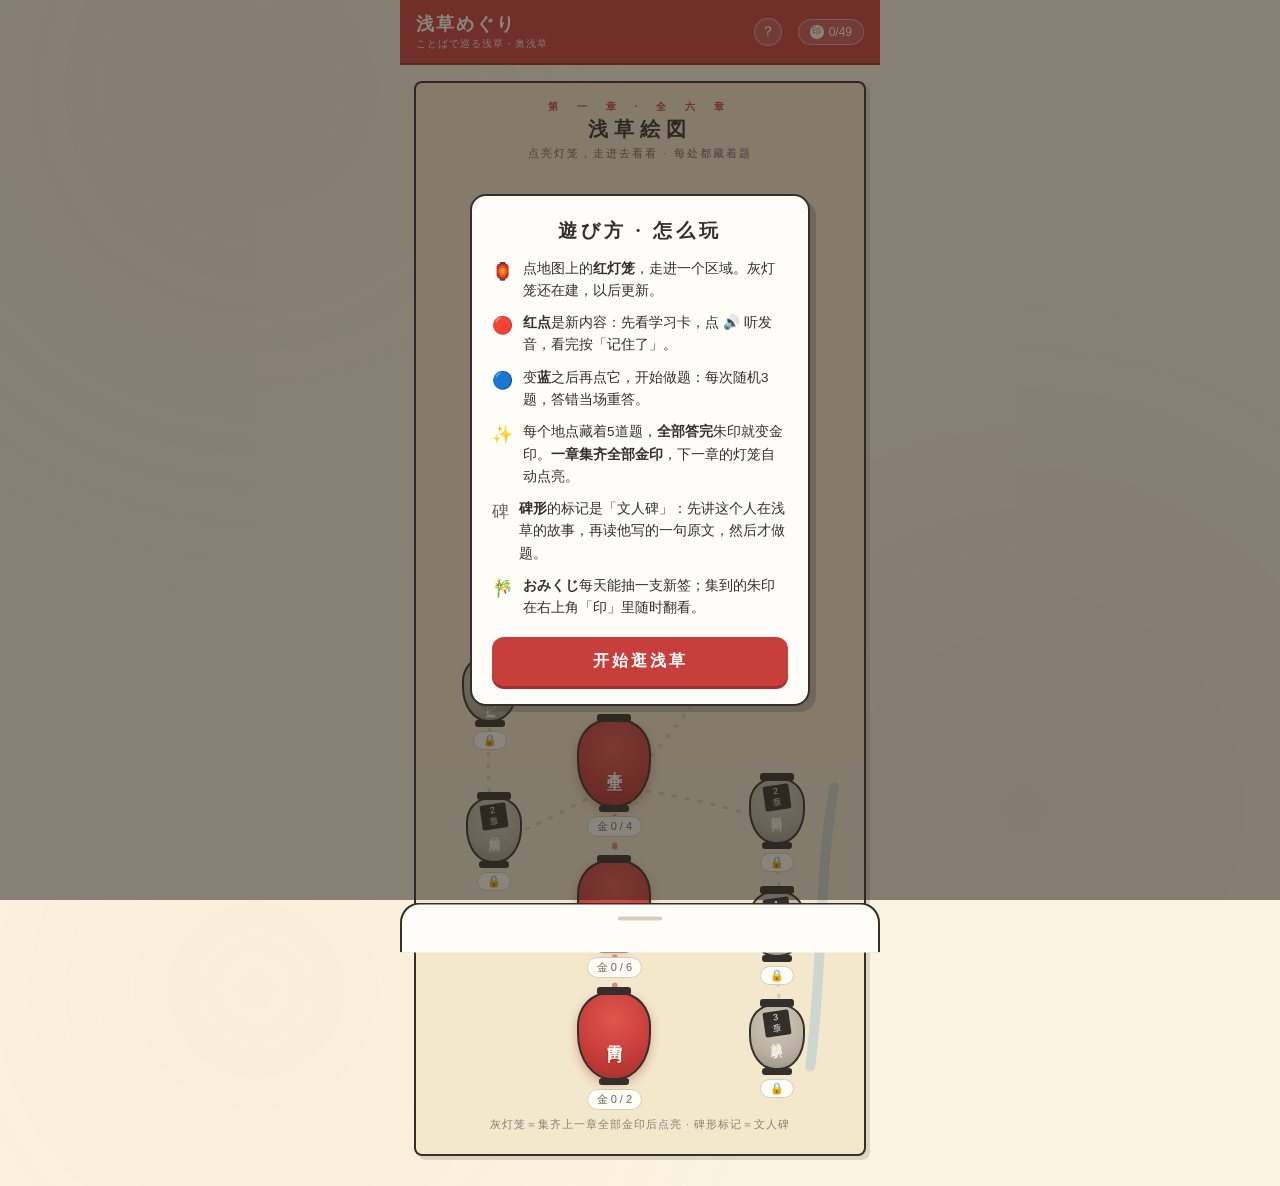
==== index.html @ dd47f228 "ルートに index.html を追加：chapter1-asakusa.html へ転送 GitHub Pages は有効だがリポジトリ直下に index.html がなく、 ルート URL が 4" ====
<!DOCTYPE html>
<html lang="ja">
<head>
<meta charset="utf-8">
<meta name="viewport" content="width=device-width, initial-scale=1">
<title>浅草めぐり</title>
<link rel="canonical" href="./chapter1-asakusa.html">
<meta http-equiv="refresh" content="0; url=./chapter1-asakusa.html">
<style>
  html { color-scheme: light dark; }
  body {
    margin: 0; min-height: 100vh;
    display: flex; flex-direction: column;
    align-items: center; justify-content: center; gap: 1.25rem;
    font-family: "Hiragino Sans", "Hiragino Kaku Gothic ProN", "Yu Gothic",
                 "Noto Sans JP", "Microsoft YaHei", system-ui, sans-serif;
    text-align: center; padding: 2rem 1.5rem;
  }
  p { margin: 0; opacity: .7; font-size: .95rem; }
  a {
    display: inline-block; padding: .85rem 1.75rem;
    border: 1px solid currentColor; border-radius: 999px;
    text-decoration: none; color: inherit; font-size: 1.05rem;
  }
</style>
</head>
<body>
  <p>浅草めぐりを開いています…</p>
  <a href="./chapter1-asakusa.html">開かない場合はこちら</a>
  <script>location.replace("./chapter1-asakusa.html");</script>
</body>
</html>
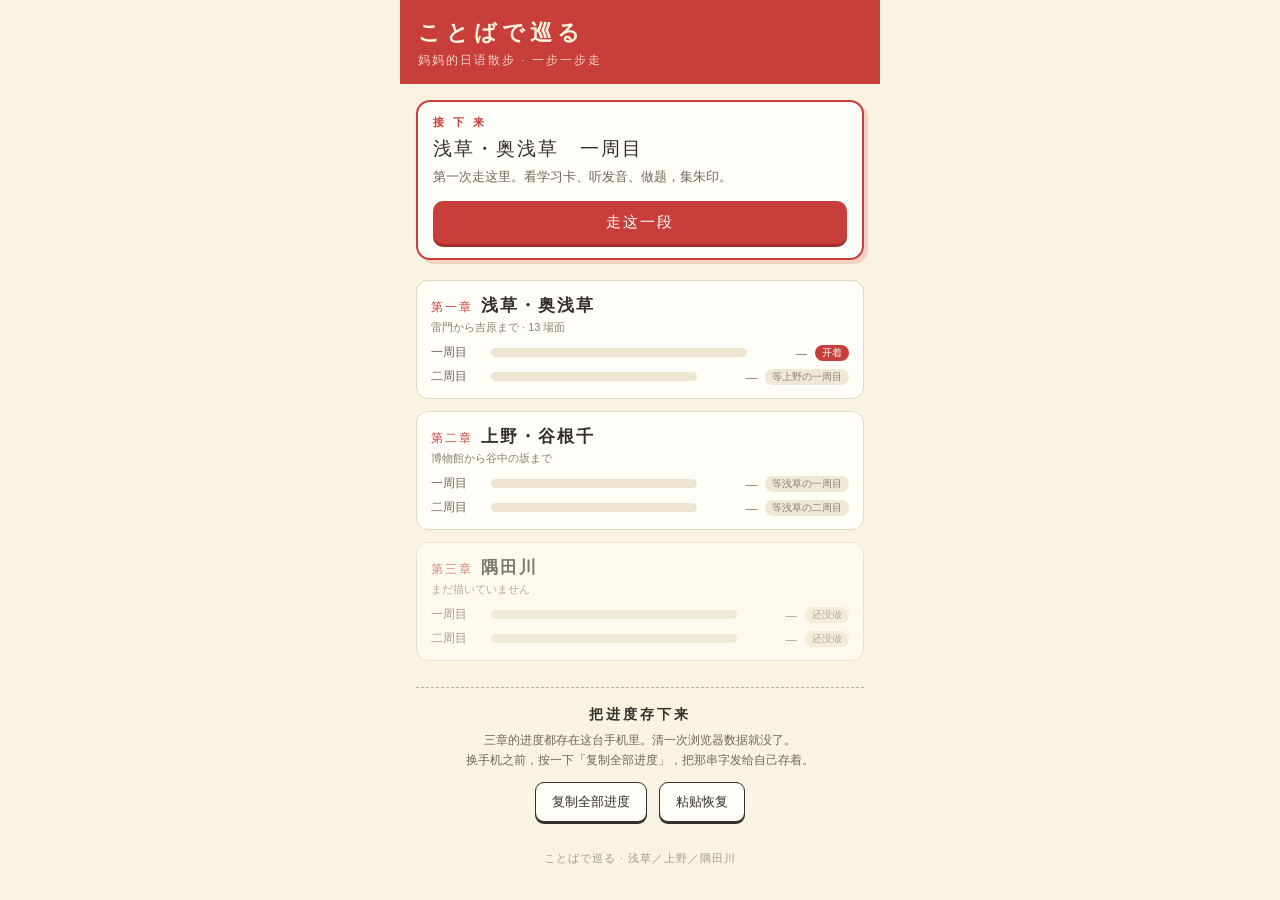
==== commit 0fa1250d: "浅草の二周目245問、上野の見本、入口ページ ■ 浅草 二周目（245問） 49か所すべてに産出型を5問。内訳は 読みを仮名で打つ98、 札を並べて文を作る98、声に出して読む49。識別型は一問も混ぜ" ====
--- a/index.html
+++ b/index.html
@@ -1,32 +1,223 @@
 <!DOCTYPE html>
-<html lang="ja">
+<html lang="zh">
 <head>
 <meta charset="utf-8">
-<meta name="viewport" content="width=device-width, initial-scale=1">
-<title>浅草めぐり</title>
-<link rel="canonical" href="./chapter1-asakusa.html">
-<meta http-equiv="refresh" content="0; url=./chapter1-asakusa.html">
+<meta name="viewport" content="width=device-width, initial-scale=1, viewport-fit=cover">
+<title>ことばで巡る · 妈妈的日语散步</title>
+<link rel="stylesheet" href="jm.css">
 <style>
-  html { color-scheme: light dark; }
-  body {
-    margin: 0; min-height: 100vh;
-    display: flex; flex-direction: column;
-    align-items: center; justify-content: center; gap: 1.25rem;
-    font-family: "Hiragino Sans", "Hiragino Kaku Gothic ProN", "Yu Gothic",
-                 "Noto Sans JP", "Microsoft YaHei", system-ui, sans-serif;
-    text-align: center; padding: 2rem 1.5rem;
-  }
-  p { margin: 0; opacity: .7; font-size: .95rem; }
-  a {
-    display: inline-block; padding: .85rem 1.75rem;
-    border: 1px solid currentColor; border-radius: 999px;
-    text-decoration: none; color: inherit; font-size: 1.05rem;
-  }
+  body{background:var(--paper);color:var(--ink);font-family:var(--sans);
+    margin:0 auto;max-width:480px;padding:0 0 40px;-webkit-text-size-adjust:100%}
+  header{background:var(--shu);color:var(--paper);padding:18px 18px 16px}
+  header h1{font-family:var(--serif);font-size:22px;letter-spacing:5px;margin:0}
+  header p{font-size:11.5px;letter-spacing:2px;margin:5px 0 0;opacity:.85}
+  main{padding:16px 16px 0}
+
+  .next{background:var(--white);border:2px solid var(--shu);border-radius:14px;
+    padding:14px 15px;margin-bottom:20px;box-shadow:4px 4px 0 rgba(199,62,58,.18)}
+  .next .lab{font-size:10.5px;letter-spacing:3px;color:var(--shu);font-weight:700;margin-bottom:6px}
+  .next .ttl{font-family:var(--serif);font-size:19px;letter-spacing:2px;margin-bottom:5px}
+  .next .why{font-size:12.5px;line-height:1.75;color:#6d675c;margin-bottom:12px}
+  .next a{display:block;text-align:center;text-decoration:none;background:var(--shu);
+    color:#fff;border-radius:10px;padding:12px;font-size:15px;letter-spacing:2px;
+    box-shadow:0 3px 0 var(--shu-deep)}
+  .next a:active{transform:translateY(2px);box-shadow:0 1px 0 var(--shu-deep)}
+
+  .card{background:var(--white);border:1.5px solid #E2D9C4;border-radius:12px;
+    padding:13px 14px;margin-bottom:12px}
+  .card.locked{opacity:.62}
+  .card .hd{display:flex;align-items:baseline;gap:8px;margin-bottom:3px}
+  .card .no{font-family:var(--serif);font-size:12px;color:var(--shu);letter-spacing:2px;flex:none}
+  .card h2{font-family:var(--serif);font-size:17px;letter-spacing:2px;margin:0;flex:1}
+  .card .sub{font-size:11px;color:#8a8272;margin-bottom:10px}
+  .tier{display:flex;align-items:center;gap:8px;margin-top:8px;font-size:11.5px}
+  .tier .nm{flex:none;width:52px;color:#6d675c}
+  .bar{flex:1;height:9px;border-radius:5px;background:#EDE5D2;overflow:hidden}
+  .bar i{display:block;height:100%;border-radius:5px;background:var(--gold)}
+  .tier.adv .bar i{background:var(--murasaki)}
+  .tier .num{flex:none;width:52px;text-align:right;color:#6d675c;font-variant-numeric:tabular-nums}
+  .tier .st{flex:none;font-size:10px;padding:1px 7px;border-radius:9px;white-space:nowrap}
+  .st.done{background:#EAF1E5;color:var(--ok)}
+  .st.wait{background:#EFE8D6;color:#8a8272}
+  .st.now{background:var(--shu);color:#fff}
+
+  .tools{margin-top:26px;padding-top:18px;border-top:1px dashed var(--grey);text-align:center}
+  .tools h3{font-family:var(--serif);font-size:14px;letter-spacing:3px;margin:0 0 6px}
+  .tools p{font-size:11.5px;line-height:1.75;color:#6d675c;margin:0 0 12px}
+  .tools button{background:var(--white);border:1.5px solid var(--ink);border-radius:9px;
+    padding:10px 16px;font-size:13px;color:var(--ink);margin:0 4px 8px;
+    box-shadow:0 2px 0 var(--ink)}
+  .tools button:active{transform:translateY(2px);box-shadow:0 0 0 var(--ink)}
+  #bk{width:100%;box-sizing:border-box;font-family:ui-monospace,Menlo,Consolas,monospace;
+    font-size:11px;line-height:1.6;word-break:break-all;border:1px solid var(--grey);
+    border-radius:8px;padding:9px;background:var(--paper);color:var(--ink);
+    margin-top:10px;display:none;height:110px;resize:none}
+  footer{text-align:center;font-size:10.5px;color:#a49b8a;margin-top:22px;letter-spacing:1px}
 </style>
 </head>
 <body>
-  <p>浅草めぐりを開いています…</p>
-  <a href="./chapter1-asakusa.html">開かない場合はこちら</a>
-  <script>location.replace("./chapter1-asakusa.html");</script>
+
+<header>
+  <h1>ことばで巡る</h1>
+  <p>妈妈的日语散步 · 一步一步走</p>
+</header>
+
+<main>
+  <div id="next"></div>
+  <div id="cards"></div>
+
+  <div class="tools">
+    <h3>把进度存下来</h3>
+    <p>三章的进度都存在这台手机里。清一次浏览器数据就没了。<br>
+       换手机之前，按一下「复制全部进度」，把那串字发给自己存着。</p>
+    <button id="b-out">复制全部进度</button>
+    <button id="b-in">粘贴恢复</button>
+    <textarea id="bk" spellcheck="false"></textarea>
+  </div>
+
+  <footer>ことばで巡る · 浅草／上野／隅田川</footer>
+</main>
+
+<script>
+/* 各章的存档键与解锁前提。要和各章 HTML 里的 REQUIRE 保持一致 */
+const CHAPTERS = [
+  { id:"asakusa", n:"一", key:"asakusa-meguri-save", file:"chapter1-asakusa.html",
+    title:"浅草・奥浅草", sub:"雷門から吉原まで · 13 場面",
+    basicGate:null,
+    advGate:{ key:"ueno-meguri-save", flag:"doneBasic", label:"上野の一周目" } },
+  { id:"ueno", n:"二", key:"ueno-meguri-save", file:"chapter2-ueno.html",
+    title:"上野・谷根千", sub:"博物館から谷中の坂まで",
+    basicGate:{ key:"asakusa-meguri-save", flag:"doneBasic", label:"浅草の一周目" },
+    advGate:{ key:"asakusa-meguri-save", flag:"doneAdv", label:"浅草の二周目" } },
+  { id:"sumida", n:"三", key:"sumida-meguri-save", file:null,
+    title:"隅田川", sub:"まだ描いていません",
+    basicGate:{ key:"asakusa-meguri-save", flag:"doneAdv", label:"浅草の二周目" },
+    advGate:null }
+];
+/* 阶梯次序：1基 → 2基 → 1高 → 3基 → 2高 → … */
+const LADDER = [
+  ["asakusa","basic"], ["ueno","basic"], ["asakusa","adv"],
+  ["sumida","basic"],  ["ueno","adv"]
+];
+const WHY = {
+  "asakusa|adv": "隔了一整章再回来，那些词已经开始忘了。这时候能自己说出来的，才是真记住的。",
+  "ueno|adv":    "同样，隔一章再回上野。",
+  "sumida|basic":"新地方。先走一遍，认得、听得懂就行。"
+};
+
+function load(key){
+  try { const v = localStorage.getItem(key); return v ? JSON.parse(v) : null; }
+  catch(e){ return null; }
+}
+function gateOk(g){
+  if (!g) return true;
+  const s = load(g.key);
+  return !!(s && s[g.flag]);
+}
+function progress(save, tier){
+  if (!save) return { got:0, total:0, done:false };
+  const box = tier === "adv" ? (save.adv || {}) : save;
+  const meta = save.meta || {};
+  return {
+    got: Object.keys(box.cleared || {}).length,
+    total: meta[tier] || 0,
+    done: tier === "adv" ? !!save.doneAdv : !!save.doneBasic
+  };
+}
+function tierState(ch, tier){
+  const save = load(ch.key);
+  const p = progress(save, tier);
+  const gate = tier === "adv" ? ch.advGate : ch.basicGate;
+  if (p.done) return { ...p, st:"done" };
+  if (!ch.file) return { ...p, st:"soon" };
+  if (!gateOk(gate)) return { ...p, st:"wait", waitFor:gate && gate.label };
+  return { ...p, st:"open" };
+}
+
+/* 接下来该做哪一格 */
+function nextStep(){
+  for (const [id, tier] of LADDER){
+    const ch = CHAPTERS.find(c=>c.id === id);
+    const s = tierState(ch, tier);
+    if (s.st === "open") return { ch, tier, s };
+    if (s.st === "wait" || s.st === "soon") continue;
+  }
+  return null;
+}
+
+function render(){
+  const ns = nextStep();
+  const nx = document.getElementById("next");
+  if (ns){
+    const isAdv = ns.tier === "adv";
+    nx.className = "next";
+    nx.innerHTML =
+      '<div class="lab">接 下 来</div>' +
+      '<div class="ttl">' + ns.ch.title + (isAdv ? '　二周目' : '　一周目') + '</div>' +
+      '<div class="why">' + (WHY[ns.ch.id + "|" + ns.tier] ||
+        "第一次走这里。看学习卡、听发音、做题，集朱印。") + '</div>' +
+      '<a href="' + ns.ch.file + '">走这一段</a>';
+  } else {
+    nx.className = "next";
+    nx.innerHTML = '<div class="lab">今 の と こ ろ</div>' +
+      '<div class="ttl">全部走完了</div>' +
+      '<div class="why">下一段还在画。歇一歇，或者回去把喜欢的地方再走一遍。</div>';
+  }
+
+  const box = document.getElementById("cards");
+  box.innerHTML = CHAPTERS.map(ch=>{
+    const b = tierState(ch, "basic"), a = tierState(ch, "adv");
+    const locked = !ch.file;
+    const row = (nm, t, cls)=>{
+      const pct = t.total ? Math.round(100 * t.got / t.total) : 0;
+      const tag = t.st === "done" ? '<span class="st done">通关</span>'
+        : t.st === "open" ? '<span class="st now">开着</span>'
+        : t.st === "soon" ? '<span class="st wait">还没做</span>'
+        : '<span class="st wait">等' + (t.waitFor || "上一段") + '</span>';
+      return '<div class="tier ' + cls + '"><span class="nm">' + nm + '</span>' +
+        '<span class="bar"><i style="width:' + pct + '%"></i></span>' +
+        '<span class="num">' + (t.total ? t.got + "/" + t.total : "—") + '</span>' +
+        tag + '</div>';
+    };
+    return '<div class="card' + (locked ? ' locked' : '') + '">' +
+      '<div class="hd"><span class="no">第' + ch.n + '章</span>' +
+      '<h2>' + (ch.file ? '<a style="color:inherit;text-decoration:none" href="' + ch.file + '">' + ch.title + '</a>' : ch.title) + '</h2></div>' +
+      '<div class="sub">' + ch.sub + '</div>' +
+      row("一周目", b, "") + row("二周目", a, "adv") +
+      '</div>';
+  }).join("");
+}
+render();
+
+/* ---------- 备份：三章一起 ---------- */
+const bk = document.getElementById("bk");
+document.getElementById("b-out").addEventListener("click", async ()=>{
+  const saves = {};
+  CHAPTERS.forEach(c=>{ const v = localStorage.getItem(c.key); if (v) saves[c.key] = v; });
+  const blob = JSON.stringify({ v:1, at:new Date().toISOString().slice(0,10), saves:saves });
+  bk.value = blob; bk.style.display = "block"; bk.select();
+  let ok = false;
+  try { await navigator.clipboard.writeText(blob); ok = true; } catch(e){
+    try { ok = document.execCommand("copy"); } catch(e2){}
+  }
+  alert(ok ? "已复制（" + blob.length + " 字）。发给自己存着就行。"
+           : "复制没成功：请长按下面的框，手动全选复制。");
+});
+document.getElementById("b-in").addEventListener("click", ()=>{
+  if (bk.style.display !== "block"){
+    bk.value = ""; bk.style.display = "block"; bk.placeholder = "把之前复制的那串字粘贴到这里，再按一次「粘贴恢复」";
+    bk.focus(); return;
+  }
+  let data;
+  try { data = JSON.parse(bk.value.trim()); } catch(e){ alert("这串字看着不对，请整段重新复制。"); return; }
+  if (!data || !data.saves){ alert("这串字里没有进度。"); return; }
+  const names = Object.keys(data.saves);
+  if (!confirm("要用这串字覆盖本机的进度吗？\n涉及：" + names.join("、") + "\n\n本机现有的进度会被替换。")) return;
+  names.forEach(k=>{ localStorage.setItem(k, data.saves[k]); });
+  bk.style.display = "none";
+  render();
+  alert("恢复好了。");
+});
+</script>
 </body>
 </html>
--- a/jm.css
+++ b/jm.css
@@ -0,0 +1,424 @@
+:root{
+  --paper:#FBF3E2;
+  --paper-deep:#F3E7CC;
+  --ink:#33302B;
+  --shu:#C73E3A;
+  --shu-deep:#A32E2C;
+  --kon:#26466D;
+  --gold:#D9A441;
+  --moss:#7A8450;
+  --white:#FFFDF7;
+  --grey:#B9B0A0;
+  --murasaki:#6B4E8E;   /* 二周目＝極印。冠位十二階で紫は最上位 */
+  --ok:#5E7F4E;
+  --ng:#B23A3A;
+  --serif:"Hiragino Mincho ProN","Yu Mincho","Noto Serif JP","Noto Serif SC","Songti SC",serif;
+  --sans:"Hiragino Kaku Gothic ProN","Yu Gothic","Noto Sans JP","Noto Sans SC","PingFang SC",sans-serif;
+}
+*{margin:0;padding:0;box-sizing:border-box;-webkit-tap-highlight-color:transparent}
+html,body{height:100%}
+body{
+  font-family:var(--sans);color:var(--ink);background:var(--paper);
+  max-width:480px;margin:0 auto;overflow-x:hidden;
+  background-image:radial-gradient(circle at 20% 10%, rgba(217,164,65,.06), transparent 40%),
+                   radial-gradient(circle at 80% 90%, rgba(199,62,58,.05), transparent 40%);
+}
+button{font-family:inherit;border:none;background:none;cursor:pointer;color:inherit}
+
+/* ---------- top bar ---------- */
+#topbar{
+  position:sticky;top:0;z-index:40;display:flex;align-items:center;justify-content:space-between;
+  padding:12px 16px;background:var(--shu);color:var(--white);
+  box-shadow:0 2px 0 var(--shu-deep);
+}
+#topbar .title{font-family:var(--serif);font-size:18px;letter-spacing:2px;font-weight:600}
+#topbar .sub{font-size:10px;opacity:.85;letter-spacing:1px;margin-top:1px}
+#btn-stamps{
+  display:flex;align-items:center;gap:5px;background:rgba(255,255,255,.14);
+  border:1px solid rgba(255,255,255,.4);border-radius:999px;padding:5px 11px;
+  color:var(--white);font-size:12px;
+}
+#btn-stamps .seal-mini{width:14px;height:14px;border-radius:50%;background:var(--white);color:var(--shu);
+  font-size:9px;display:flex;align-items:center;justify-content:center;font-family:var(--serif)}
+#btn-back{display:none;align-items:center;gap:4px;color:var(--white);font-size:13px;padding:4px 8px 4px 0}
+#btn-back .arr{font-size:16px}
+
+/* ---------- views ---------- */
+.view{display:none;animation:fadein .25s ease}
+.view.active{display:block}
+@keyframes fadein{from{opacity:0;transform:translateY(4px)}to{opacity:1;transform:none}}
+@media (prefers-reduced-motion: reduce){
+  *{animation:none!important;transition:none!important}
+}
+
+/* ---------- map ---------- */
+#view-map{padding:18px 14px 30px}
+.map-frame{
+  position:relative;background:var(--paper-deep);border:2px solid var(--ink);border-radius:8px;
+  padding:14px 10px 22px;box-shadow:4px 4px 0 rgba(51,48,43,.15);
+}
+.map-head{text-align:center;margin-bottom:6px}
+.map-head h1{font-family:var(--serif);font-size:20px;letter-spacing:6px}
+.map-head p{font-size:11px;color:#6d675c;letter-spacing:2px;margin-top:3px}
+#map-canvas{position:relative;height:940px}
+#map-canvas svg.path-bg{position:absolute;inset:0;width:100%;height:100%}
+.lantern-node{
+  position:absolute;transform:translate(-50%,-50%);text-align:center;width:108px;
+}
+.lantern-node .lamp{
+  width:74px;height:88px;margin:0 auto;border-radius:42% 42% 46% 46%/38% 38% 52% 52%;
+  background:radial-gradient(circle at 50% 30%, #E2554F, var(--shu) 55%, var(--shu-deep));
+  border:2px solid var(--ink);position:relative;
+  display:flex;align-items:center;justify-content:center;
+  box-shadow:0 4px 10px rgba(163,46,44,.35);
+}
+.lantern-node .lamp::before{content:"";position:absolute;top:-7px;left:50%;transform:translateX(-50%);
+  width:34px;height:8px;background:var(--ink);border-radius:3px}
+.lantern-node .lamp::after{content:"";position:absolute;bottom:-7px;left:50%;transform:translateX(-50%);
+  width:30px;height:7px;background:var(--ink);border-radius:3px}
+.lantern-node .lamp .nm{
+  writing-mode:vertical-rl;font-family:var(--serif);color:var(--white);
+  font-size:15px;letter-spacing:3px;font-weight:600;text-shadow:0 1px 2px rgba(0,0,0,.3);
+}
+.lantern-node .cnt{margin-top:9px;font-size:11px;color:#6d675c;background:var(--white);
+  display:inline-block;padding:2px 9px;border-radius:999px;border:1px solid #d8cdb6}
+.lantern-node.done .cnt{background:var(--gold);color:var(--white);border-color:var(--gold)}
+.lantern-node:not(.locked) .lamp{animation:glow 2.6s ease-in-out infinite}
+@keyframes glow{0%,100%{box-shadow:0 4px 10px rgba(163,46,44,.35)}50%{box-shadow:0 4px 20px rgba(226,120,80,.6)}}
+.lantern-node.locked .lamp{
+  background:radial-gradient(circle at 50% 30%, #cfc8ba, var(--grey) 60%, #948c7c);
+  box-shadow:none;animation:none;
+}
+.lantern-node.locked .lamp .nm{color:#f2eee4;text-shadow:none}
+.lantern-node.locked .ribbon{
+  position:absolute;top:5px;left:50%;transform:translate(-50%,0) rotate(-8deg);
+  background:var(--ink);color:var(--paper);font-size:9px;letter-spacing:1px;padding:1px 7px;border-radius:2px;
+}
+.lantern-node.small{width:88px}
+.lantern-node.small .lamp{width:56px;height:66px}
+.lantern-node.small .lamp .nm{font-size:11px;letter-spacing:2px}
+.map-foot{margin-top:10px;text-align:center;font-size:11px;color:#8a8272;letter-spacing:1px}
+
+/* ---------- scene ---------- */
+#view-scene{padding:0 0 26px}
+.scene-head{padding:14px 16px 8px;display:flex;align-items:baseline;justify-content:space-between}
+.scene-head h2{font-family:var(--serif);font-size:20px;letter-spacing:4px}
+.scene-head .prog{font-size:12px;color:#6d675c}
+.scene-stage{position:relative;margin:4px 12px 0;border:2px solid var(--ink);border-radius:8px;overflow:hidden;
+  box-shadow:4px 4px 0 rgba(51,48,43,.15);background:#EAF2F4}
+.scene-stage svg{display:block;width:100%;height:auto}
+.spot{
+  position:absolute;transform:translate(-50%,-50%);display:flex;flex-direction:column;align-items:center;gap:3px;z-index:5;
+  padding:6px;
+}
+.spot .dot{width:17px;height:17px;border-radius:50%;background:var(--shu);border:2px solid var(--white);
+  box-shadow:0 0 0 3px rgba(199,62,58,.35);animation:pulse 1.8s ease-out infinite;position:relative}
+.spot.learned .dot{background:var(--kon);box-shadow:0 0 0 3px rgba(38,70,109,.3)}
+.spot.cleared .dot{background:var(--shu-deep);box-shadow:0 0 0 3px rgba(163,46,44,.35);animation:none}
+.spot.gold .dot{background:var(--gold);box-shadow:0 0 0 3px rgba(217,164,65,.45);animation:none}
+.spot.cleared .dot::after,.spot.gold .dot::after{content:"印";position:absolute;inset:0;display:flex;align-items:center;justify-content:center;
+  color:var(--white);font-size:9px;font-family:var(--serif)}
+@keyframes pulse{0%{box-shadow:0 0 0 3px rgba(199,62,58,.4)}70%{box-shadow:0 0 0 11px rgba(199,62,58,0)}100%{box-shadow:0 0 0 3px rgba(199,62,58,0)}}
+.spot .tag{font-size:10px;background:rgba(255,253,247,.92);border:1px solid #cfc4ab;border-radius:999px;
+  padding:2px 8px;letter-spacing:1px;white-space:nowrap}
+.spot.egg .dot{background:var(--moss);box-shadow:0 0 0 3px rgba(122,132,80,.3);animation:none;opacity:.85}
+/* 文人碑 hotspot：方碑形，跟普通圆点区分 */
+.spot.bunjin .dot{width:15px;height:20px;border-radius:5px 5px 2px 2px;background:var(--shu);
+  border:2px solid var(--white);box-shadow:0 0 0 3px rgba(199,62,58,.35)}
+.spot.bunjin.learned .dot{background:var(--kon);box-shadow:0 0 0 3px rgba(38,70,109,.3)}
+.spot.bunjin.cleared .dot{background:var(--shu-deep);box-shadow:0 0 0 3px rgba(163,46,44,.35)}
+.spot.bunjin.gold .dot{background:var(--gold);box-shadow:0 0 0 3px rgba(217,164,65,.45)}
+.spot.bunjin .dot::after{content:"碑";position:absolute;inset:0;display:flex;align-items:center;justify-content:center;
+  color:var(--white);font-size:9px;font-family:var(--serif)}
+.spot.bunjin .tag{border-color:#b3aa96;background:rgba(251,243,226,.95)}
+.scene-tip{margin:12px 18px 0;font-size:12px;color:#8a8272;text-align:center;letter-spacing:1px}
+
+/* egg speech bubble */
+#egg-bubble{
+  position:absolute;z-index:8;transform:translate(-50%,-115%);background:var(--white);border:1.5px solid var(--ink);
+  border-radius:10px;padding:6px 11px;font-size:12px;white-space:nowrap;display:none;
+  box-shadow:2px 2px 0 rgba(51,48,43,.2);
+}
+#egg-bubble::after{content:"";position:absolute;bottom:-7px;left:50%;transform:translateX(-50%);
+  border:7px solid transparent;border-top-color:var(--ink);border-bottom:none}
+
+/* ---------- bottom sheet ---------- */
+#sheet-mask{position:fixed;inset:0;background:rgba(40,35,28,.45);z-index:60;display:none}
+#sheet{
+  position:fixed;left:50%;transform:translate(-50%,105%);bottom:0;width:100%;max-width:480px;z-index:70;
+  background:var(--white);border-radius:20px 20px 0 0;border:2px solid var(--ink);border-bottom:none;
+  max-height:86vh;overflow-y:auto;transition:transform .28s cubic-bezier(.2,.8,.25,1);
+  padding:10px 20px calc(20px + env(safe-area-inset-bottom));
+}
+#sheet.open{transform:translate(-50%,0)}
+.sheet-grip{width:44px;height:4px;border-radius:2px;background:#d8cdb6;margin:2px auto 12px}
+.sheet-eyebrow{font-size:11px;letter-spacing:3px;color:var(--shu);font-weight:600;margin-bottom:2px}
+.sheet-title{font-family:var(--serif);font-size:21px;letter-spacing:2px;margin-bottom:12px}
+
+/* learn card */
+.word-row{display:flex;align-items:center;gap:12px;padding:12px 0;border-bottom:1px dashed #ddd2ba}
+.word-row .w-main{flex:1}
+.word-row .w-kanji{font-family:var(--serif);font-size:26px;letter-spacing:2px}
+.word-row .w-kana{font-size:13px;color:var(--kon);margin-top:2px;letter-spacing:1px}
+.word-row .w-zh{font-size:12px;color:#7c7566;margin-top:2px}
+.btn-tts{
+  width:42px;height:42px;border-radius:50%;background:var(--kon);color:#fff;font-size:17px;flex:none;
+  display:flex;align-items:center;justify-content:center;box-shadow:0 2px 0 #16304f;
+}
+.btn-tts:active{transform:translateY(1px);box-shadow:0 1px 0 #16304f}
+.learn-note{margin:14px 0 4px;padding:12px 14px;background:var(--paper);border-radius:10px;border:1px solid #e4d9c0}
+.learn-note .n-ja{font-size:15px;line-height:1.7}
+.learn-note .n-zh{font-size:12px;color:#7c7566;margin-top:6px;line-height:1.6}
+.learn-note .n-play{margin-top:8px}
+.link-plain{font-size:12px;color:var(--kon);text-decoration:underline;padding:6px 0}
+
+/* 文人碑 card */
+.bunjin-tag{display:inline-block;font-size:11px;color:var(--kon);border:1px solid #c9d3e0;background:#F0F4F8;
+  border-radius:999px;padding:3px 11px;margin-bottom:12px;letter-spacing:1px}
+.bunjin-story{font-size:13px;line-height:1.9;color:#4a4640;margin-bottom:16px}
+.bunjin-quote{margin:0 0 4px;padding:16px 16px 14px;background:var(--paper);
+  border:1px solid #e4d9c0;border-left:4px solid var(--kon);border-radius:0 10px 10px 0}
+.bunjin-quote .q-jp{font-family:var(--serif);font-size:17px;line-height:1.9;letter-spacing:1px}
+.bunjin-quote .q-kana{font-size:12px;color:var(--kon);margin-top:8px;line-height:1.7}
+.bunjin-quote .q-zh{font-size:12.5px;color:#7c7566;margin-top:8px;line-height:1.7}
+.bunjin-quote .q-src{font-size:11px;color:#8a8272;text-align:right;margin-top:10px;letter-spacing:1px}
+.bunjin-quote .q-play{margin-top:10px}
+.bunjin-sep{display:flex;align-items:center;gap:10px;margin:20px 0 2px;font-size:11px;color:#a89f8c;letter-spacing:3px}
+.bunjin-sep::before,.bunjin-sep::after{content:"";flex:1;height:1px;background:#e0d6bd}
+
+/* buttons */
+.btn-main{
+  display:block;width:100%;margin-top:18px;padding:14px;border-radius:12px;background:var(--shu);color:#fff;
+  font-size:16px;letter-spacing:3px;box-shadow:0 3px 0 var(--shu-deep);font-weight:600;
+}
+.btn-main:active{transform:translateY(2px);box-shadow:0 1px 0 var(--shu-deep)}
+.btn-ghost{
+  display:block;width:100%;margin-top:10px;padding:12px;border-radius:12px;background:none;color:#8a8272;
+  font-size:13px;letter-spacing:2px;border:1.5px dashed #cfc4ab;
+}
+
+/* quiz */
+.quiz-prog{display:flex;gap:6px;margin-bottom:14px}
+.quiz-prog i{width:8px;height:8px;border-radius:50%;background:#e0d6bd}
+.quiz-prog i.on{background:var(--shu)}
+.quiz-prog i.done{background:var(--gold)}
+.q-text{font-size:16px;line-height:1.7;margin-bottom:6px}
+.q-text .jp{font-family:var(--serif);font-size:18px}
+.q-listen{
+  display:flex;align-items:center;gap:10px;margin:10px 0 4px;padding:12px;background:var(--paper);
+  border-radius:10px;border:1px solid #e4d9c0;
+}
+.q-listen .hint{font-size:12px;color:#7c7566}
+.opts{margin-top:12px;display:flex;flex-direction:column;gap:10px}
+.opt{
+  text-align:left;padding:13px 15px;border-radius:12px;border:1.5px solid #d8cdb6;background:var(--white);
+  font-size:15px;line-height:1.5;transition:border-color .15s;
+}
+.opt .jp{font-family:var(--serif)}
+.opt.correct{border-color:var(--ok);background:#F0F5EA;color:var(--ok);font-weight:600}
+.opt.wrong{border-color:var(--ng);background:#FAEDEA;color:var(--ng)}
+.opt:disabled{opacity:.92}
+.q-explain{
+  margin-top:14px;padding:12px 14px;border-radius:10px;background:var(--paper);border-left:4px solid var(--gold);
+  font-size:13px;line-height:1.7;display:none;
+}
+.q-explain .tr{color:var(--kon);font-family:var(--serif);display:block;margin-bottom:4px;font-size:14px}
+/* ---------- 周目条と二周目の見た目 ---------- */
+#tier-bar{display:none;align-items:center;gap:8px;margin:0 0 10px;padding:8px 12px;
+  border-radius:10px;font-size:12px;line-height:1.6}
+#tier-bar span{margin-right:auto;min-width:0}
+#tier-bar button,#tier-bar a{border:0;border-radius:7px;padding:6px 12px;font-size:12px;
+  text-decoration:none;white-space:nowrap;flex:none}
+#tier-bar.t-lock{background:#EFE8D6;color:#8a8272}
+#tier-bar.t-wait{background:#F3E7CC;color:#6d675c}
+#tier-bar.t-wait a{background:var(--shu);color:#fff}
+#tier-bar.t-open{background:#EFEAF5;color:var(--murasaki);border:1px solid #D6CBE6}
+#tier-bar.t-open button{background:var(--murasaki);color:#fff}
+#tier-bar.t-adv{background:var(--murasaki);color:var(--paper)}
+#tier-bar.t-adv button{background:rgba(255,255,255,.2);color:var(--paper)}
+
+body.adv-on .lantern-node:not(.locked) .lamp{
+  background:radial-gradient(circle at 50% 30%, #8A6BAF, var(--murasaki) 55%, #4A3566);
+  box-shadow:0 4px 10px rgba(107,78,142,.35);
+}
+body.adv-on .lantern-node.done .cnt{background:var(--murasaki);color:var(--white);border-color:var(--murasaki)}
+body.adv-on .stamp-cell.got .c-seal{background:#9D86BC;box-shadow:0 2px 8px rgba(107,78,142,.3)}
+body.adv-on .stamp-cell.got.gold .c-seal{background:var(--murasaki);box-shadow:0 2px 8px rgba(107,78,142,.45)}
+body.adv-on .spot.gold .dot{background:var(--murasaki)}
+
+/* ---------- 産出型の出題 ---------- */
+.b-zh{font-size:12.5px;color:#7c7566;line-height:1.7;margin:-2px 0 10px}
+.build-slot{min-height:52px;border:2px dashed var(--grey);border-radius:10px;
+  padding:8px;display:flex;flex-wrap:wrap;gap:6px;align-items:center;
+  background:var(--paper);margin-bottom:12px}
+.b-ph{font-size:12px;color:#a49b8a;padding:0 4px}
+.build-bank{display:flex;flex-wrap:wrap;gap:8px;margin-bottom:14px;min-height:40px}
+.tile{font-family:var(--serif);font-size:17px;line-height:1;padding:11px 13px;
+  border:1.5px solid var(--ink);border-radius:9px;background:var(--white);
+  color:var(--ink);box-shadow:0 2px 0 var(--ink)}
+.tile:active{transform:translateY(2px);box-shadow:0 0 0 var(--ink)}
+.tile.in{border-color:var(--kon);box-shadow:0 2px 0 var(--kon);background:#F2F6FA}
+.tile.ok{border-color:var(--ok);box-shadow:0 2px 0 var(--ok);background:#EFF5EA;color:var(--ok)}
+.tile.bad{border-color:var(--ng);box-shadow:0 2px 0 var(--ng);background:#FAEDEA;color:var(--ng)}
+.b-row{display:flex;gap:10px;align-items:center}
+.b-row .btn-ghost{flex:none;margin:0}
+.b-row .btn-main{flex:1;margin:0}
+.b-answer{font-family:var(--serif);font-size:18px;color:var(--ok);
+  margin:2px 0 2px;letter-spacing:1px}
+.b-kana{font-size:12.5px;color:var(--kon);margin-bottom:6px}
+.w-input{width:100%;box-sizing:border-box;font-family:var(--serif);font-size:19px;
+  padding:12px 13px;border:1.5px solid var(--grey);border-radius:10px;
+  background:var(--paper);color:var(--ink);margin-bottom:8px;-webkit-appearance:none}
+.w-input:focus{outline:none;border-color:var(--kon)}
+.w-input.bad{border-color:var(--ng);background:#FAEDEA}
+.w-hint{font-size:12px;color:#7c7566;margin-bottom:12px}
+.w-near{font-size:12.5px;color:var(--moss);margin-bottom:4px}
+.sh-card{background:var(--white);border:1.5px solid #E7DFCC;border-radius:12px;
+  padding:14px 14px 10px;margin-bottom:14px;text-align:center}
+.sh-jp{font-family:var(--serif);font-size:20px;line-height:1.65;letter-spacing:1px;margin-bottom:6px}
+.sh-kana{font-size:13px;color:var(--kon);line-height:1.7;margin-bottom:5px}
+.sh-zh{font-size:12.5px;color:#7c7566;line-height:1.7;margin-bottom:8px}
+.sh-reveal{display:block;margin:0 auto 8px;font-size:12px}
+.sh-play{display:flex;gap:10px;justify-content:center}
+.sh-play .slow{font-size:15px}
+
+/* result & stamp */
+.result-wrap{text-align:center;padding:8px 0 4px}
+.result-wrap .r-title{font-family:var(--serif);font-size:20px;letter-spacing:3px;margin-bottom:4px}
+.result-wrap .r-sub{font-size:13px;color:#7c7566}
+.seal{
+  width:110px;height:110px;margin:18px auto 6px;border-radius:50%;background:var(--shu);
+  display:flex;align-items:center;justify-content:center;position:relative;
+  animation:stampin .45s cubic-bezier(.2,1.6,.4,1);box-shadow:0 4px 14px rgba(163,46,44,.4);
+}
+.seal .s-inner{
+  width:92px;height:92px;border:2px solid rgba(255,255,255,.85);border-radius:50%;
+  display:flex;align-items:center;justify-content:center;
+}
+.seal .s-name{writing-mode:vertical-rl;font-family:var(--serif);color:#fff;font-size:17px;letter-spacing:3px;font-weight:600}
+.seal.gold{background:var(--gold);box-shadow:0 4px 14px rgba(217,164,65,.5)}
+@keyframes stampin{0%{transform:scale(2.1);opacity:0}60%{transform:scale(.94);opacity:1}100%{transform:scale(1)}}
+.perfect-tag{display:inline-block;margin-top:6px;font-size:11px;color:var(--gold);letter-spacing:2px;font-weight:600}
+
+/* ---------- omikuji ---------- */
+.mikuji-box{
+  margin:6px auto 0;width:120px;height:150px;border-radius:10px;border:2px solid var(--ink);
+  background:repeating-linear-gradient(90deg,#8B5A2B 0 14px,#7A4E24 14px 28px);position:relative;
+  display:flex;align-items:center;justify-content:center;box-shadow:4px 4px 0 rgba(51,48,43,.15);
+}
+.mikuji-box .hole{position:absolute;top:12px;width:26px;height:26px;border-radius:50%;background:#2e2013;border:2px solid var(--ink)}
+.mikuji-box .label{writing-mode:vertical-rl;font-family:var(--serif);color:#fff;font-size:19px;letter-spacing:6px;text-shadow:0 1px 2px rgba(0,0,0,.5)}
+.mikuji-box.shaking{animation:shake .5s ease-in-out 2}
+@keyframes shake{0%,100%{transform:rotate(0)}25%{transform:rotate(-6deg)}75%{transform:rotate(6deg)}}
+.mikuji-slip{
+  margin:16px auto 0;max-width:270px;background:var(--white);border:1.5px solid var(--ink);padding:18px 16px;
+  box-shadow:3px 3px 0 rgba(51,48,43,.15);display:none;animation:slipin .4s ease;
+}
+@keyframes slipin{from{opacity:0;transform:translateY(14px)}to{opacity:1;transform:none}}
+.mikuji-slip .m-rank{font-family:var(--serif);font-size:30px;text-align:center;letter-spacing:8px;margin-bottom:10px}
+.mikuji-slip .m-rank.daikichi{color:var(--shu)}
+.mikuji-slip .m-rank.kichi{color:var(--moss)}
+.mikuji-slip .m-rank.kyo{color:var(--kon)}
+.mikuji-slip .m-body{font-family:var(--serif);font-size:14px;line-height:2;letter-spacing:1px;white-space:pre-line}
+.mikuji-slip .m-zh{display:none;margin-top:10px;padding-top:10px;border-top:1px dashed #d8cdb6;font-size:12px;color:#7c7566;line-height:1.7}
+.mikuji-note{text-align:center;font-size:12px;color:#8a8272;margin-top:12px;letter-spacing:1px}
+
+/* ---------- stamp book ---------- */
+#view-stamps{padding:18px 16px 30px}
+.book-frame{background:var(--white);border:2px solid var(--ink);border-radius:8px;padding:18px 14px;
+  box-shadow:4px 4px 0 rgba(51,48,43,.15)}
+.book-frame h2{font-family:var(--serif);text-align:center;font-size:19px;letter-spacing:6px}
+.book-frame .b-sub{text-align:center;font-size:11px;color:#8a8272;margin:4px 0 16px;letter-spacing:2px}
+.stamp-grid{display:grid;grid-template-columns:repeat(3,1fr);gap:14px}
+.stamp-cell{display:flex;flex-direction:column;align-items:center;gap:6px}
+.stamp-cell .c-seal{
+  width:76px;height:76px;border-radius:50%;display:flex;align-items:center;justify-content:center;
+}
+.stamp-cell.got .c-seal{background:var(--shu);box-shadow:0 2px 8px rgba(163,46,44,.35)}
+.stamp-cell.got.gold .c-seal{background:var(--gold);box-shadow:0 2px 8px rgba(217,164,65,.45)}
+.stamp-cell.empty .c-seal{border:2px dashed #cfc4ab}
+.stamp-cell .c-inner{width:62px;height:62px;border:1.5px solid rgba(255,255,255,.85);border-radius:50%;
+  display:flex;align-items:center;justify-content:center}
+.stamp-cell .c-name{writing-mode:vertical-rl;font-family:var(--serif);color:#fff;font-size:12px;letter-spacing:2px}
+.stamp-cell.empty .c-name{color:#cfc4ab}
+.stamp-cell.empty .c-inner{border-color:transparent}
+.stamp-cell .c-label{font-size:10px;color:#8a8272;text-align:center;letter-spacing:1px}
+
+/* help + guide */
+#btn-help{width:28px;height:28px;border-radius:50%;border:1px solid rgba(255,255,255,.4);
+  background:rgba(255,255,255,.14);color:#fff;font-size:14px;margin-left:auto;margin-right:8px}
+#topbar{gap:8px}
+#topbar-title{margin-right:auto}
+.map-head .chap{font-size:10px;letter-spacing:8px;color:var(--shu);font-weight:700;margin-bottom:2px}
+#guide,#ovl{position:fixed;inset:0;background:rgba(40,35,28,.55);z-index:120;display:none;
+  align-items:center;justify-content:center;padding:24px}
+.g-card{background:var(--white);border:2px solid var(--ink);border-radius:16px;max-width:340px;
+  padding:22px 20px 18px;box-shadow:6px 6px 0 rgba(51,48,43,.25)}
+.g-card h3{font-family:var(--serif);font-size:19px;letter-spacing:4px;text-align:center;margin-bottom:14px}
+.g-card .g-step{display:flex;gap:10px;font-size:13.5px;line-height:1.65;margin-bottom:10px}
+.g-card .g-ico{flex:none;font-size:17px}
+/* ---------- 进度码 / 评审模式 ---------- */
+.map-head h1{-webkit-touch-callout:none;-webkit-user-select:none;user-select:none}
+.transfer{margin-top:24px;padding-top:18px;border-top:1px dashed var(--grey);text-align:center}
+.transfer .t-title{font-family:var(--serif);font-size:15px;letter-spacing:3px;margin-bottom:7px}
+.transfer .t-hint{font-size:11.5px;line-height:1.75;color:#6d675c;margin-bottom:13px}
+#xfer{position:fixed;inset:0;background:rgba(40,35,28,.55);z-index:130;display:none;
+  align-items:center;justify-content:center;padding:24px}
+.x-card{width:100%;max-width:340px}
+.x-p{font-size:12.5px;line-height:1.75;color:#5c564b;margin-bottom:13px}
+.x-code{width:100%;box-sizing:border-box;font-family:ui-monospace,Menlo,Consolas,monospace;
+  font-size:13px;line-height:1.8;letter-spacing:1px;word-break:break-all;
+  border:1px solid var(--grey);border-radius:8px;padding:10px;background:var(--paper);
+  color:var(--ink);resize:none;margin-bottom:13px;-webkit-appearance:none}
+#rvbar{position:fixed;left:0;right:0;bottom:0;z-index:110;display:none;align-items:center;gap:8px;
+  background:var(--kon);color:var(--paper);padding:9px 12px;font-size:11.5px;letter-spacing:1px}
+#rvbar span{margin-right:auto;min-width:0;white-space:nowrap;overflow:hidden;text-overflow:ellipsis}
+#rvbar button{background:rgba(255,255,255,.18);color:var(--paper);border:0;border-radius:6px;
+  padding:6px 11px;font-size:11.5px}
+#rvidx{position:fixed;inset:0;z-index:140;background:var(--paper);display:none;flex-direction:column}
+.rv-top{flex:none;display:flex;align-items:center;gap:8px;padding:10px 14px;
+  background:var(--ink);color:var(--paper);font-size:12.5px}
+.rv-top span{margin-right:auto;opacity:.7;font-size:10.5px;letter-spacing:0}
+.rv-top button{background:var(--shu);color:#fff;border:0;border-radius:6px;padding:6px 13px;font-size:12px}
+.rv-body{flex:1;overflow:auto;-webkit-overflow-scrolling:touch;padding:14px 14px 48px;
+  font-size:12.5px;line-height:1.7}
+.rv-ch{font-family:var(--serif);font-size:17px;letter-spacing:6px;color:var(--shu);
+  border-bottom:2px solid var(--shu);margin:24px 0 10px;padding-bottom:4px}
+.rv-sc{font-family:var(--serif);font-size:15px;letter-spacing:2px;margin:16px 0 8px}
+.rv-sc small,.rv-hn small{font-family:var(--sans);font-size:10px;color:#8a8272;
+  letter-spacing:0;font-weight:400}
+.rv-hs{border-left:3px solid var(--grey);padding:2px 0 2px 10px;margin-bottom:17px}
+.rv-egg{border-left-color:var(--moss);opacity:.85}
+.rv-hn{font-weight:700;margin-bottom:5px}
+.rv-egl{font-size:11.5px;color:#6d675c}
+.rv-bj{background:var(--paper-deep);border-radius:8px;padding:8px 10px;margin-bottom:8px;font-size:11.5px}
+.rv-story{margin:5px 0;color:#5c564b}
+.rv-quote{font-family:var(--serif);border-left:2px solid var(--shu);padding-left:8px;margin-top:6px}
+.rv-w{width:100%;border-collapse:collapse;margin-bottom:7px;font-size:11.5px}
+.rv-w td{border-bottom:1px solid #E7DFCC;padding:3px 5px;vertical-align:top}
+.rv-w td:nth-child(1){font-weight:700;white-space:nowrap}
+.rv-w td:nth-child(2),.rv-w td:nth-child(3){color:#26466D;white-space:nowrap}
+.rv-note{background:var(--white);border:1px solid #E7DFCC;border-radius:8px;padding:7px 9px;
+  font-size:11.5px;margin-bottom:8px}
+.rv-note i{color:#26466D;font-style:normal}
+.rv-q{margin:0;padding-left:18px}
+.rv-q li{margin-bottom:10px}
+.rv-t{display:inline-block;background:var(--grey);color:#fff;border-radius:4px;
+  font-size:9.5px;padding:1px 5px;vertical-align:2px;margin-right:3px}
+.rv-o{margin:4px 0}
+.rv-o span{display:inline-block;border:1px solid var(--grey);border-radius:5px;
+  padding:2px 7px;margin:2px 4px 2px 0;font-size:11.5px}
+.rv-o span.ok{border-color:var(--ok);background:#EAF1E5;color:var(--ok);font-weight:700}
+.rv-ex{color:#6d675c;font-size:11.5px}
+.au-scroll{max-height:46vh;overflow:auto;-webkit-overflow-scrolling:touch;margin-bottom:12px}
+.au-ok{font-size:12.5px;line-height:1.75;color:var(--ok);background:#EAF1E5;
+  border-radius:8px;padding:8px 10px;margin-bottom:10px}
+.au-ng{font-size:12.5px;line-height:1.75;color:var(--ng);background:#F6E9E7;
+  border-radius:8px;padding:8px 10px;margin-bottom:10px}
+.au-t{width:100%;border-collapse:collapse;font-size:11.5px;margin-bottom:10px}
+.au-t th{text-align:left;color:#8a8272;font-weight:400;padding:3px 5px;
+  border-bottom:1px solid var(--grey)}
+.au-t td{padding:3px 5px;border-bottom:1px solid #E7DFCC}
+.au-t .au-bad td{background:#F6E9E7}
+.au-t .au-flag{color:var(--ng);font-weight:700}
+.au-note{font-size:11px;line-height:1.7;color:#8a8272}
